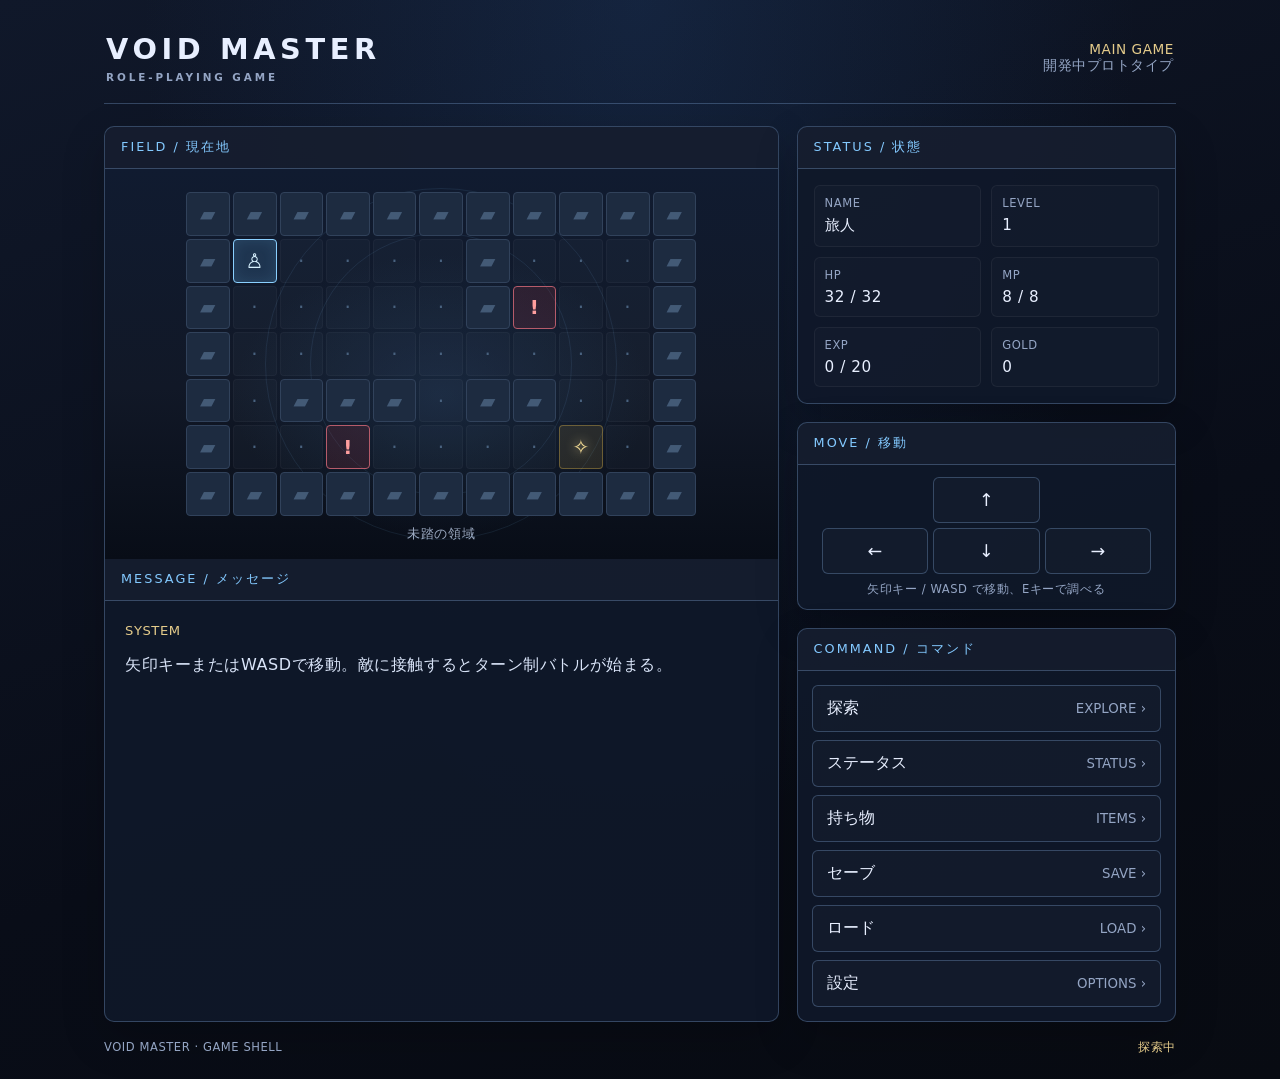
==== game.html @ 9ad17e61 "Update game shell architecture comment" ====
<!doctype html>
<html lang="ja">
<head>
  <meta charset="utf-8">
  <meta name="viewport" content="width=device-width, initial-scale=1">
  <meta name="theme-color" content="#090d18">
  <title>Void Master | RPG</title>
  <!-- ゲーム画面。スタイルとエントリーポイントは外部ファイルで管理する。 -->
  <link rel="stylesheet" href="game_style.css">
</head>
<body>
  <div class="shell">
    <header>
      <h1 class="brand">VOID MASTER<span>ROLE-PLAYING GAME</span></h1>
      <div class="chapter">MAIN GAME<br><span style="color:var(--muted)">開発中プロトタイプ</span></div>
    </header>

    <main class="layout">
      <section class="panel" aria-label="ゲーム画面">
        <div class="panel-title">FIELD / 現在地</div>
        <div class="scene" id="gameScene" aria-label="探索マップ">
          <div id="mapGrid" class="map-grid" role="grid" aria-label="フィールドマップ"></div>
          <div class="scene-caption" id="location">未踏の領域</div>
        </div>
        <section id="battlePanel" class="battle-panel" aria-label="戦闘コマンド" hidden>
          <div class="battle-heading">
            <strong id="battleTitle">敵</strong>
            <span id="battleEnemyHp">HP -- / --</span>
          </div>
          <div class="battle-actions">
            <button class="command" type="button" data-battle-action="attack">攻撃</button>
            <button class="command" type="button" data-battle-action="ripple">波紋 <small>MP 3</small></button>
            <button class="command" type="button" data-battle-action="item:potion">回復薬</button>
            <button class="command" type="button" data-battle-action="flee">逃げる</button>
          </div>
        </section>
        <div class="panel-title">MESSAGE / メッセージ</div>
        <div class="message" aria-live="polite" aria-atomic="true">
          <span class="message-name" id="messageName">SYSTEM</span>
          <span id="messageText">『Void Master』本編の開発拠点。ここから世界を組み立てていく。</span>
        </div>
      </section>

      <aside class="side">
        <section class="panel" aria-label="プレイヤー情報">
          <div class="panel-title">STATUS / 状態</div>
          <div class="status-grid">
            <div class="stat"><span class="stat-label">NAME</span><span class="stat-value" id="statName">旅人</span></div>
            <div class="stat"><span class="stat-label">LEVEL</span><span class="stat-value" id="statLevel">1</span></div>
            <div class="stat"><span class="stat-label">HP</span><span class="stat-value" id="statHp">32 / 32</span></div>
            <div class="stat"><span class="stat-label">MP</span><span class="stat-value" id="statMp">8 / 8</span></div>
            <div class="stat"><span class="stat-label">EXP</span><span class="stat-value" id="statExp">0 / 20</span></div>
            <div class="stat"><span class="stat-label">GOLD</span><span class="stat-value" id="statGold">0</span></div>
          </div>
        </section>

        <section class="panel" aria-label="移動操作">
          <div class="panel-title">MOVE / 移動</div>
          <div class="dpad">
            <span></span><button class="command direction" type="button" data-move="up" aria-label="上へ移動">↑</button><span></span>
            <button class="command direction" type="button" data-move="left" aria-label="左へ移動">←</button>
            <button class="command direction" type="button" data-move="down" aria-label="下へ移動">↓</button>
            <button class="command direction" type="button" data-move="right" aria-label="右へ移動">→</button>
          </div>
          <p class="controls-hint">矢印キー / WASD で移動、Eキーで調べる</p>
        </section>

        <nav class="panel" aria-label="メインコマンド">
          <div class="panel-title">COMMAND / コマンド</div>
          <div class="commands">
            <button class="command" type="button" data-command="explore"><span>探索</span><small>EXPLORE ›</small></button>
            <button class="command" type="button" data-command="status"><span>ステータス</span><small>STATUS ›</small></button>
            <button class="command" type="button" data-command="items"><span>持ち物</span><small>ITEMS ›</small></button>
            <button class="command" type="button" data-command="save"><span>セーブ</span><small>SAVE ›</small></button>
            <button class="command" type="button" data-command="load"><span>ロード</span><small>LOAD ›</small></button>
            <button class="command" type="button" data-command="settings"><span>設定</span><small>OPTIONS ›</small></button>
          </div>
        </nav>
      </aside>
    </main>

    <footer>
      <span>VOID MASTER · GAME SHELL</span>
      <span class="notice" id="systemStatus">ゲームエンジン起動中</span>
    </footer>
  </div>

  <dialog id="menuDialog" class="menu-dialog" aria-labelledby="dialogTitle">
    <div class="dialog-header">
      <h2 id="dialogTitle">メニュー</h2>
      <button id="closeDialog" class="close-dialog" type="button" aria-label="閉じる">×</button>
    </div>
    <div id="dialogBody" class="dialog-body"></div>
  </dialog>

  <script type="module" src="game_script.js"></script>
</body>
</html>
---- game_style.css ----
:root {
      color-scheme: dark;
      --bg: #090d18;
      --panel: rgba(16, 24, 42, .92);
      --panel-light: rgba(27, 39, 63, .9);
      --line: rgba(132, 171, 222, .32);
      --text: #e8efff;
      --muted: #94a5c4;
      --accent: #83c9ff;
      --gold: #e5cc8b;
    }
    * { box-sizing: border-box; }
    body {
      margin: 0;
      min-height: 100vh;
      background:
        radial-gradient(ellipse at 50% 0%, rgba(39, 80, 137, .25), transparent 55%),
        linear-gradient(160deg, #10182a 0%, var(--bg) 60%, #080b12 100%);
      color: var(--text);
      font-family: system-ui, -apple-system, "Noto Sans JP", sans-serif;
      letter-spacing: .035em;
    }
    button { font: inherit; }
    .shell { width: min(1120px, 100%); margin: 0 auto; padding: 24px; }
    header {
      display: flex; justify-content: space-between; align-items: center; gap: 16px;
      padding: 8px 2px 20px; border-bottom: 1px solid var(--line); margin-bottom: 22px;
    }
    .brand { margin: 0; font-size: clamp(1.25rem, 3vw, 1.8rem); font-weight: 600; letter-spacing: .16em; }
    .brand span { display: block; color: var(--muted); font-size: .65rem; letter-spacing: .28em; margin-top: 5px; }
    .chapter { color: var(--gold); font-size: .85rem; text-align: right; }
    .layout { display: grid; grid-template-columns: minmax(0, 1.6fr) minmax(240px, .9fr); gap: 18px; }
    .panel { background: var(--panel); border: 1px solid var(--line); border-radius: 10px; overflow: hidden; box-shadow: 0 16px 44px #0003; }
    .panel-title { padding: 12px 16px; border-bottom: 1px solid var(--line); background: #ffffff06; color: var(--accent); font-size: .8rem; letter-spacing: .16em; }
    .scene {
      min-height: 340px; display: grid; place-items: center; position: relative; overflow: hidden;
      background:
        radial-gradient(ellipse at 50% 58%, #25466a55 0%, transparent 44%),
        linear-gradient(180deg, #101b30 0%, #111827 56%, #080d17 100%);
    }
    .scene::before, .scene::after { content: ""; position: absolute; inset: auto; border: 1px solid #83c9ff18; border-radius: 50%; width: 260px; height: 260px; }
    .scene::after { width: 350px; height: 350px; }
    .sigil { position: relative; z-index: 1; color: #a4d9ff; font-size: clamp(4rem, 12vw, 7rem); font-weight: 200; text-shadow: 0 0 28px #69baff80; opacity: .85; }
    .scene-caption { position: absolute; bottom: 16px; left: 18px; right: 18px; text-align: center; color: #9eacc4; font-size: .82rem; }
    .message { min-height: 130px; padding: 18px 20px; line-height: 1.9; color: #d9e4f8; }
    .message-name { display: block; margin-bottom: 6px; color: var(--gold); font-size: .82rem; }
    .side { display: grid; align-content: start; gap: 18px; }
    .status-grid { display: grid; grid-template-columns: 1fr 1fr; gap: 10px; padding: 16px; }
    .stat { padding: 10px; border: 1px solid #ffffff0d; border-radius: 6px; background: #ffffff04; }
    .stat-label { display: block; color: var(--muted); font-size: .72rem; margin-bottom: 5px; }
    .stat-value { font-size: .95rem; }
    .commands { display: grid; gap: 8px; padding: 14px; }
    .command {
      width: 100%; display: flex; justify-content: space-between; align-items: center; gap: 12px;
      text-align: left; padding: 12px 14px; border: 1px solid var(--line); border-radius: 6px;
      color: var(--text); background: #ffffff05; cursor: pointer; transition: border-color .18s, background .18s, transform .18s;
    }
    .command:hover, .command:focus-visible { border-color: var(--accent); background: #83c9ff12; outline: none; }
    .command:active { transform: translateY(1px); }
    .command small { color: var(--muted); }
    footer { display: flex; justify-content: space-between; gap: 12px; margin-top: 18px; color: var(--muted); font-size: .72rem; }
    .notice { color: var(--gold); }
    @media (max-width: 720px) {
      .shell { padding: 14px; }
      .layout { grid-template-columns: 1fr; }
      .scene { min-height: 260px; }
      header { align-items: flex-start; }
      footer { flex-direction: column; }
    }
    @media (prefers-reduced-motion: reduce) { *, *::before, *::after { transition: none !important; } }

/* RPG engine interface */
.scene { min-height: 390px; padding: 18px 10px 38px; }
.map-grid {
  display: grid;
  width: min(96%, 510px);
  gap: 3px;
  z-index: 1;
  user-select: none;
}
.map-tile {
  display: grid;
  place-items: center;
  min-width: 0;
  aspect-ratio: 1;
  border-radius: 4px;
  font-size: clamp(.7rem, 2.5vw, 1.25rem);
  line-height: 1;
  background: #b3c9e00b;
  border: 1px solid #ffffff08;
}
.tile-wall { background: #1d2b40; color: #435a76; border-color: #31425b; }
.tile-floor { color: #49627f; background: #c4d7f008; }
.tile-player { color: #d8f2ff; background: #66baff2b; border-color: #8ad0ff; box-shadow: inset 0 0 14px #75c7ff22; }
.tile-enemy { color: #ff9e9e; background: #b73c4a2b; border-color: #b65b6a; font-weight: 800; }
.tile-relic { color: #f4dc94; background: #d2ad4920; border-color: #d2ad4966; text-shadow: 0 0 12px #ffe7a8; }
.battle-panel { padding: 14px; border-bottom: 1px solid var(--line); background: #1a1420; }
.battle-panel[hidden] { display: none; }
.battle-heading { display: flex; align-items: center; justify-content: space-between; gap: 10px; margin-bottom: 10px; }
.battle-heading strong { color: #ffb7bc; }
.battle-heading span { color: var(--muted); font-size: .8rem; }
.battle-actions { display: grid; grid-template-columns: repeat(2, minmax(0, 1fr)); gap: 8px; }
.battle-actions .command { justify-content: center; }
.command:disabled { opacity: .4; cursor: not-allowed; }
.dpad { display: grid; grid-template-columns: repeat(3, 1fr); gap: 5px; padding: 12px 24px 4px; }
.direction { min-height: 42px; justify-content: center; font-size: 1.1rem; }
.controls-hint { margin: 4px 12px 12px; color: var(--muted); font-size: .72rem; text-align: center; }
.menu-dialog {
  width: min(480px, calc(100% - 28px));
  max-height: min(80vh, 680px);
  padding: 0;
  color: var(--text);
  background: #101827;
  border: 1px solid var(--line);
  border-radius: 12px;
  box-shadow: 0 24px 80px #0009;
}
.menu-dialog::backdrop { background: #030711bd; backdrop-filter: blur(4px); }
.dialog-header { display: flex; align-items: center; justify-content: space-between; gap: 12px; padding: 14px 18px; border-bottom: 1px solid var(--line); }
.dialog-header h2 { margin: 0; font-size: 1rem; color: var(--accent); letter-spacing: .12em; }
.close-dialog { width: 34px; height: 34px; border: 1px solid var(--line); border-radius: 6px; color: var(--text); background: transparent; cursor: pointer; font-size: 1.3rem; }
.dialog-body { max-height: calc(80vh - 70px); overflow: auto; padding: 16px 18px 20px; line-height: 1.7; }
.inventory-row { display: flex; justify-content: space-between; align-items: center; gap: 12px; padding: 12px 0; border-bottom: 1px solid #ffffff12; }
.inventory-row p { margin: 3px 0 0; color: var(--muted); font-size: .8rem; }
.inventory-row .command { width: auto; flex-shrink: 0; }
.status-list { display: grid; grid-template-columns: 1fr auto; gap: 8px 18px; margin: 0; }
.status-list dt { color: var(--muted); }
.status-list dd { margin: 0; text-align: right; }
.danger-command { border-color: #b65b6a; color: #ffb7bc; margin-top: 8px; }
@media (max-width: 720px) {
  .scene { min-height: 310px; padding-inline: 4px; }
  .map-grid { gap: 2px; }
  .dpad { padding-inline: 40px; }
}
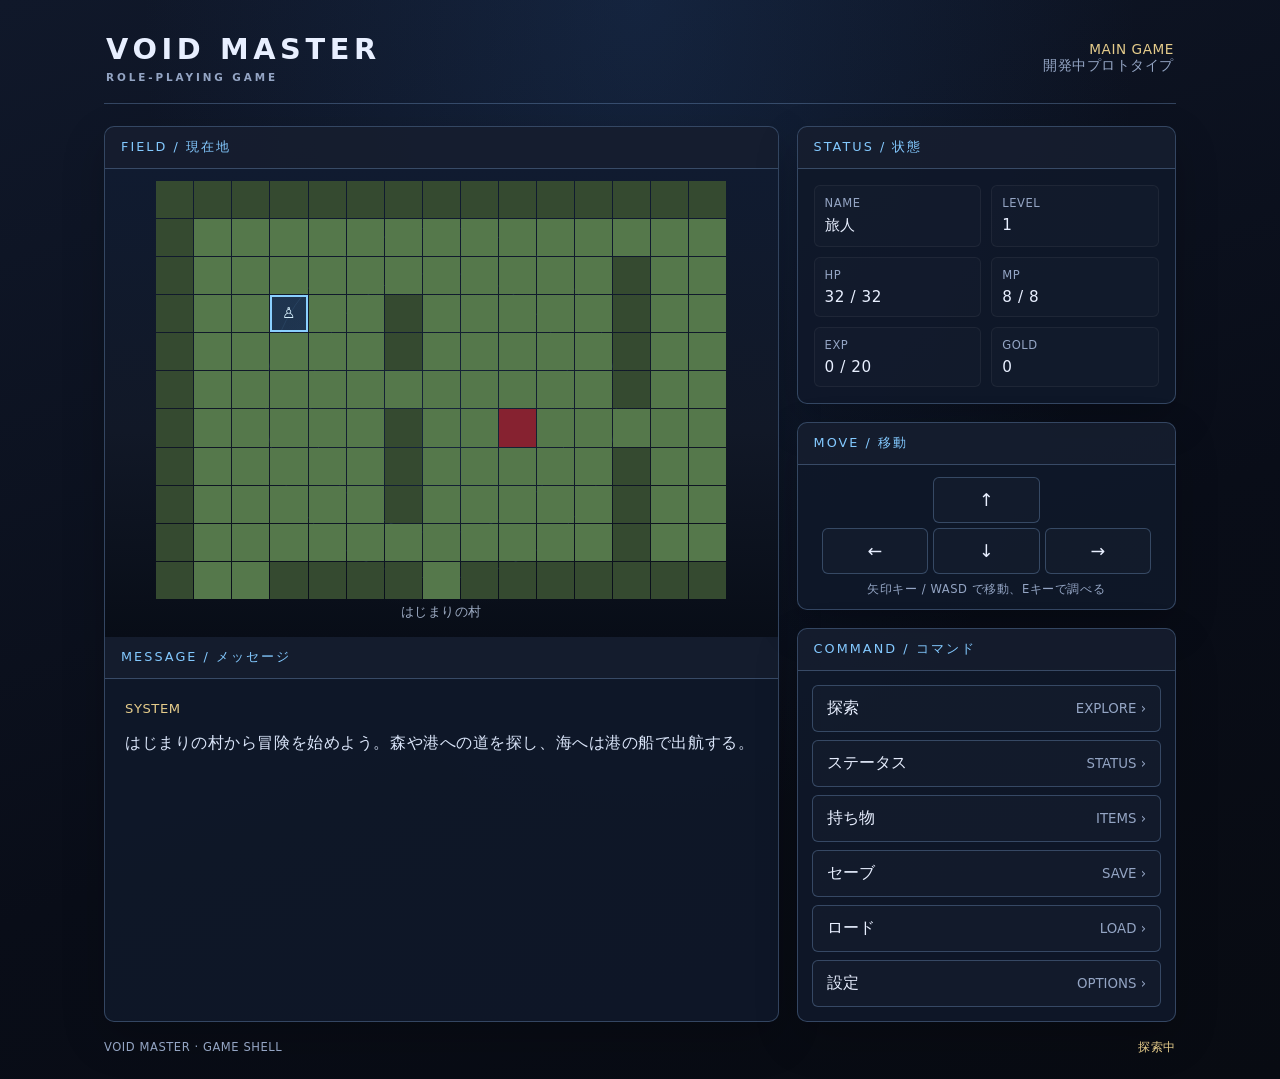
==== commit bafeb5f8: "Add post-S3 PHASE-1 assistant battle commands" ====
--- a/game.html
+++ b/game.html
@@ -30,8 +30,15 @@
           <div class="battle-actions">
             <button class="command" type="button" data-battle-action="attack">攻撃</button>
             <button class="command" type="button" data-battle-action="ripple">波紋 <small>MP 3</small></button>
+            <button class="command" type="button" data-battle-action="assistant-menu" id="assistantMenuButton" hidden>アシスタント <small>PHASE-1</small></button>
             <button class="command" type="button" data-battle-action="item:potion">回復薬</button>
             <button class="command" type="button" data-battle-action="flee">逃げる</button>
+          </div>
+          <div class="assistant-actions" id="assistantActions" hidden aria-label="アシスタント技">
+            <div class="assistant-actions-heading">Cry of the Lost One · PHASE-1</div>
+            <button class="command" type="button" data-battle-action="assistant:life-hates-me">life hates me <small>即死 4%</small></button>
+            <button class="command" type="button" data-battle-action="assistant:delusional-sentiment-compensation-federation">Delusional Sentiment Compensation Federation <small>波紋補助</small></button>
+            <button class="command" type="button" data-battle-action="assistant:nombrese-oblige">Nombrese Oblige <small>呼吸準備</small></button>
           </div>
         </section>
         <div class="panel-title">MESSAGE / メッセージ</div>
--- a/game_style.css
+++ b/game_style.css
@@ -70,11 +70,11 @@
     @media (prefers-reduced-motion: reduce) { *, *::before, *::after { transition: none !important; } }
 
 /* RPG engine interface */
-.scene { min-height: 390px; padding: 18px 10px 38px; }
+.scene { min-height: 390px; padding: 12px 10px 38px; }
 .map-grid {
   display: grid;
-  width: min(96%, 510px);
-  gap: 3px;
+  width: min(100%, 570px);
+  gap: 1px;
   z-index: 1;
   user-select: none;
 }
@@ -83,17 +83,17 @@
   place-items: center;
   min-width: 0;
   aspect-ratio: 1;
-  border-radius: 4px;
-  font-size: clamp(.7rem, 2.5vw, 1.25rem);
+  border-radius: 0;
+  font-size: clamp(.55rem, 1.8vw, .95rem);
   line-height: 1;
   background: #b3c9e00b;
   border: 1px solid #ffffff08;
 }
-.tile-wall { background: #1d2b40; color: #435a76; border-color: #31425b; }
-.tile-floor { color: #49627f; background: #c4d7f008; }
-.tile-player { color: #d8f2ff; background: #66baff2b; border-color: #8ad0ff; box-shadow: inset 0 0 14px #75c7ff22; }
-.tile-enemy { color: #ff9e9e; background: #b73c4a2b; border-color: #b65b6a; font-weight: 800; }
-.tile-relic { color: #f4dc94; background: #d2ad4920; border-color: #d2ad4966; text-shadow: 0 0 12px #ffe7a8; }
+.tile-wall { background: #263447; color: transparent; border-color: transparent; }
+.tile-floor { color: transparent; background: #172334; border-color: transparent; }
+.tile-player { color: #d8f2ff; background: #66baff2b; border-color: #8ad0ff; box-shadow: inset 0 0 0 2px #8ad0ff; }
+.tile-enemy { color: transparent; background: #172334; border-color: transparent; }
+.tile-relic { color: transparent; background: #172334; border-color: transparent; }
 .battle-panel { padding: 14px; border-bottom: 1px solid var(--line); background: #1a1420; }
 .battle-panel[hidden] { display: none; }
 .battle-heading { display: flex; align-items: center; justify-content: space-between; gap: 10px; margin-bottom: 10px; }
@@ -129,7 +129,63 @@
 .danger-command { border-color: #b65b6a; color: #ffb7bc; margin-top: 8px; }
 @media (max-width: 720px) {
   .scene { min-height: 310px; padding-inline: 4px; }
-  .map-grid { gap: 2px; }
+  .map-grid { gap: 1px; }
+  .map-tile { border-radius: 0; font-size: clamp(.48rem, 2vw, .75rem); }
   .dpad { padding-inline: 40px; }
 }
 
+
+/* Six exploration regions */
+.tile-exit { color: transparent; background: #344052; border-color: transparent; }
+
+
+
+
+
+
+
+
+
+
+/* Flat tile foundations for a future 64x64px tile-art pipeline. */
+.map-tile { position: relative; overflow: hidden; border-width: 0; }
+.map-grid[data-area="village"] .tile-floor { background: #55784b; }
+.map-grid[data-area="forest"] .tile-floor { background: #285b3b; }
+.map-grid[data-area="sea"] .tile-floor { background: #245c88; }
+.map-grid[data-area="cave"] .tile-floor { background: #555965; }
+.map-grid[data-area="port"] .tile-floor { background: #8a7850; }
+.map-grid[data-area="volcano"] .tile-floor { background: #73372d; }
+.map-grid[data-area="village"] .tile-wall { background: #354a30; }
+.map-grid[data-area="forest"] .tile-wall { background: #173b27; }
+.map-grid[data-area="sea"] .tile-wall { background: #163b64; }
+.map-grid[data-area="cave"] .tile-wall { background: #343640; }
+.map-grid[data-area="port"] .tile-wall { background: #55452f; }
+.map-grid[data-area="volcano"] .tile-wall { background: #48231f; }
+.map-tile.has-enemy::after {
+  content: "";
+  position: absolute;
+  inset: 0;
+  background: rgb(255 35 45 / 48%);
+  pointer-events: none;
+}
+.map-tile.is-player { z-index: 1; }
+
+
+/* 神域の入江: 月光に沈む神秘的な水辺 */
+.map-grid[data-area="inlet"] .tile-floor {
+  background: #274a68;
+  box-shadow: inset 0 0 0 1px #8adfff12;
+}
+.map-grid[data-area="inlet"] .tile-wall {
+  background: #756da0;
+  box-shadow: inset 0 0 0 1px #c8baff25;
+}
+.map-grid[data-area="inlet"] .tile-exit {
+  background: #b8e8ff;
+  box-shadow: 0 0 8px #86d9ff99;
+}
+.map-grid[data-area="inlet"] .tile-player {
+  background: #a3eaff55;
+  border-color: #d6f7ff;
+  box-shadow: inset 0 0 0 2px #d6f7ff, 0 0 12px #8adfff99;
+}
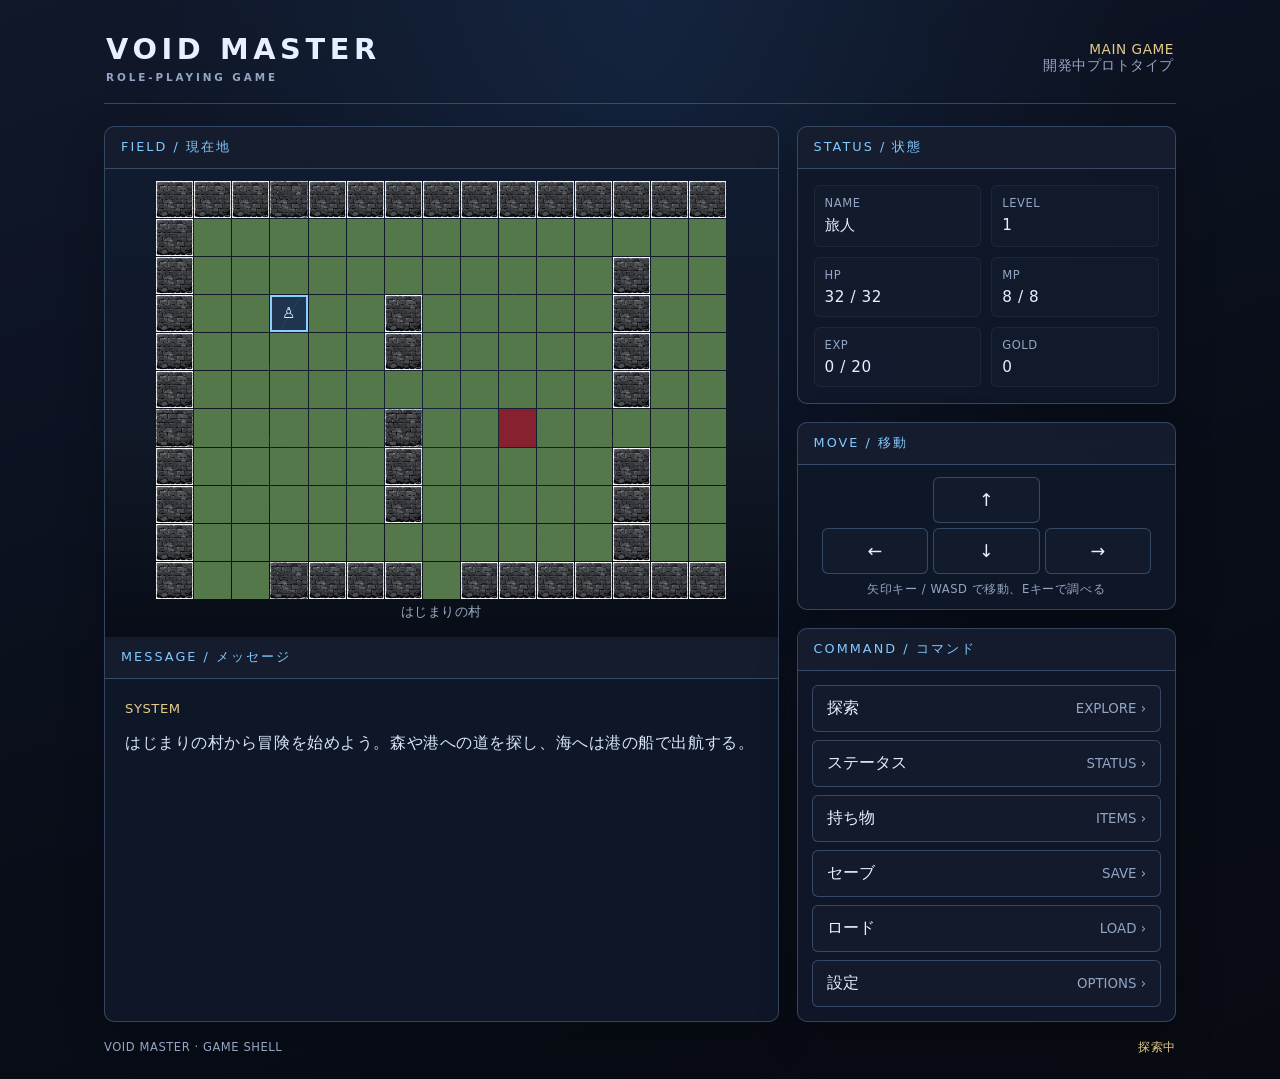
==== commit 121cfeaf: "Add defend command to battle UI" ====
--- a/game.html
+++ b/game.html
@@ -29,6 +29,7 @@
           </div>
           <div class="battle-actions">
             <button class="command" type="button" data-battle-action="attack">攻撃</button>
+            <button class="command" type="button" data-battle-action="defend">防御</button>
             <button class="command" type="button" data-battle-action="ripple">波紋 <small>MP 3</small></button>
             <button class="command" type="button" data-battle-action="assistant-menu" id="assistantMenuButton" hidden>アシスタント <small>PHASE-1</small></button>
             <button class="command" type="button" data-battle-action="item:potion">回復薬</button>
--- a/game_style.css
+++ b/game_style.css
@@ -155,12 +155,6 @@
 .map-grid[data-area="cave"] .tile-floor { background: #555965; }
 .map-grid[data-area="port"] .tile-floor { background: #8a7850; }
 .map-grid[data-area="volcano"] .tile-floor { background: #73372d; }
-.map-grid[data-area="village"] .tile-wall { background: #354a30; }
-.map-grid[data-area="forest"] .tile-wall { background: #173b27; }
-.map-grid[data-area="sea"] .tile-wall { background: #163b64; }
-.map-grid[data-area="cave"] .tile-wall { background: #343640; }
-.map-grid[data-area="port"] .tile-wall { background: #55452f; }
-.map-grid[data-area="volcano"] .tile-wall { background: #48231f; }
 .map-tile.has-enemy::after {
   content: "";
   position: absolute;
@@ -176,10 +170,6 @@
   background: #274a68;
   box-shadow: inset 0 0 0 1px #8adfff12;
 }
-.map-grid[data-area="inlet"] .tile-wall {
-  background: #756da0;
-  box-shadow: inset 0 0 0 1px #c8baff25;
-}
 .map-grid[data-area="inlet"] .tile-exit {
   background: #b8e8ff;
   box-shadow: 0 0 8px #86d9ff99;
@@ -189,3 +179,21 @@
   border-color: #d6f7ff;
   box-shadow: inset 0 0 0 2px #d6f7ff, 0 0 12px #8adfff99;
 }
+
+
+/* Cry of the Lost One: PHASE-1 battle command expansion */
+.assistant-actions { display: grid; gap: 8px; padding: 12px 14px 14px; border-top: 1px solid var(--line); background: #121b2b; }
+.assistant-actions[hidden] { display: none; }
+.assistant-actions-heading { color: var(--gold); font-size: .78rem; letter-spacing: .08em; }
+.assistant-actions .command { font-size: .86rem; }
+.assistant-actions .command small { white-space: nowrap; }
+
+.command[hidden] { display: none !important; }
+
+/* 汎用岩壁: 衝突判定のある障害物タイルすべてに共通適用 */
+.map-tile.tile-wall {
+  background-image: url("assets/汎用タイルマップ画像/汎用岩壁.jpeg");
+  background-size: cover;
+  background-position: center;
+  background-repeat: no-repeat;
+}
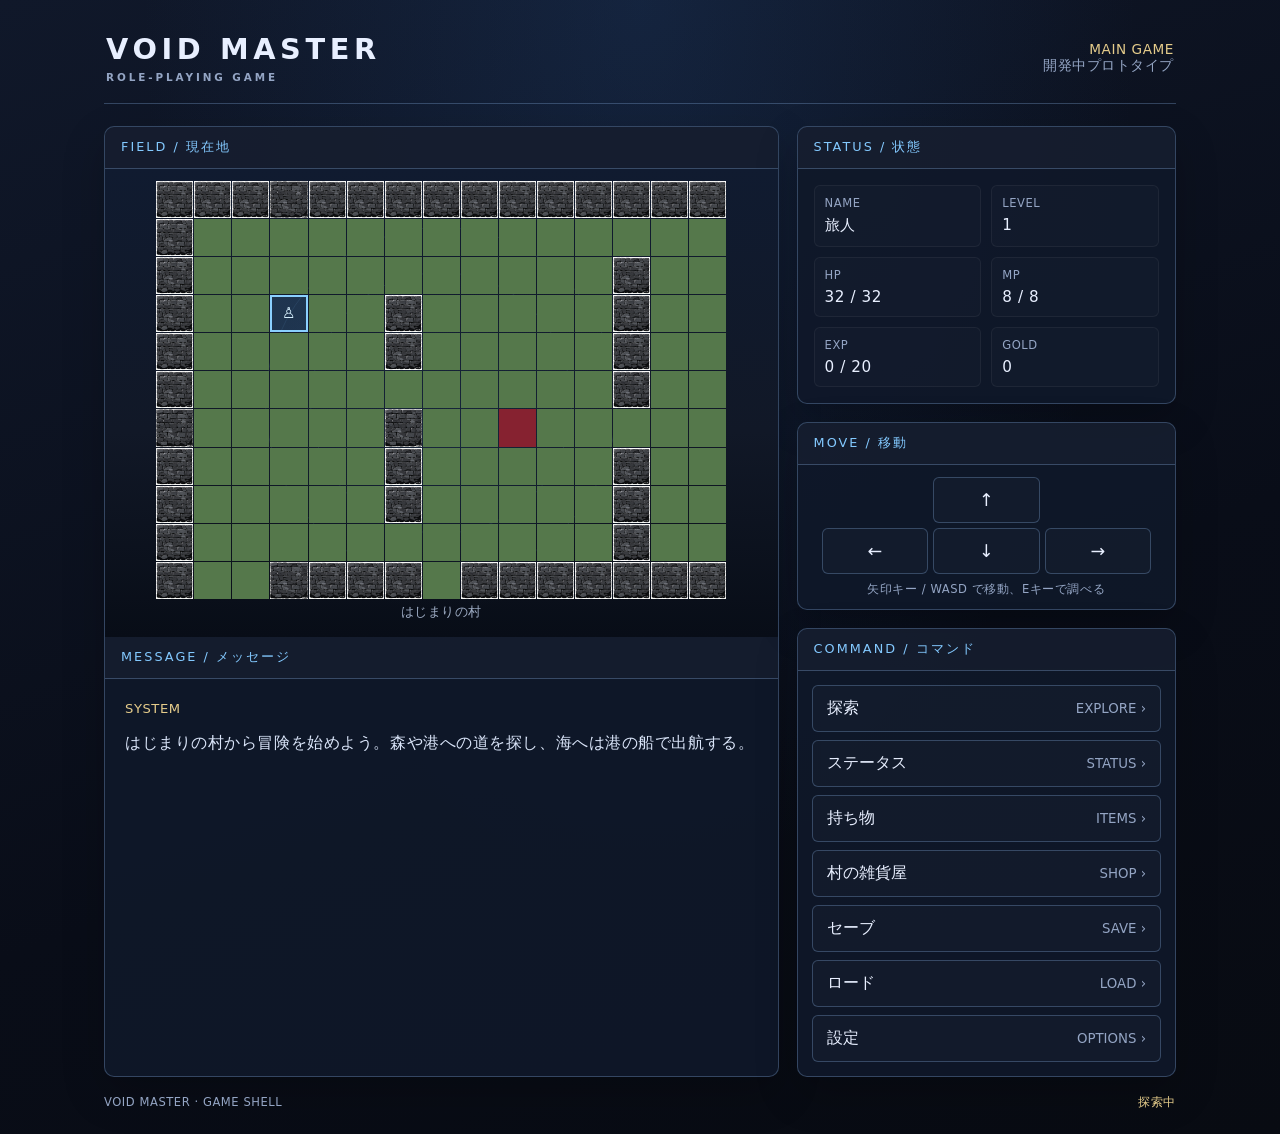
==== commit 28ee12e5: "Add village shop command to game UI" ====
--- a/game.html
+++ b/game.html
@@ -79,6 +79,7 @@
             <button class="command" type="button" data-command="explore"><span>探索</span><small>EXPLORE ›</small></button>
             <button class="command" type="button" data-command="status"><span>ステータス</span><small>STATUS ›</small></button>
             <button class="command" type="button" data-command="items"><span>持ち物</span><small>ITEMS ›</small></button>
+            <button class="command" type="button" data-command="shop" id="shopCommand"><span>村の雑貨屋</span><small>SHOP ›</small></button>
             <button class="command" type="button" data-command="save"><span>セーブ</span><small>SAVE ›</small></button>
             <button class="command" type="button" data-command="load"><span>ロード</span><small>LOAD ›</small></button>
             <button class="command" type="button" data-command="settings"><span>設定</span><small>OPTIONS ›</small></button>
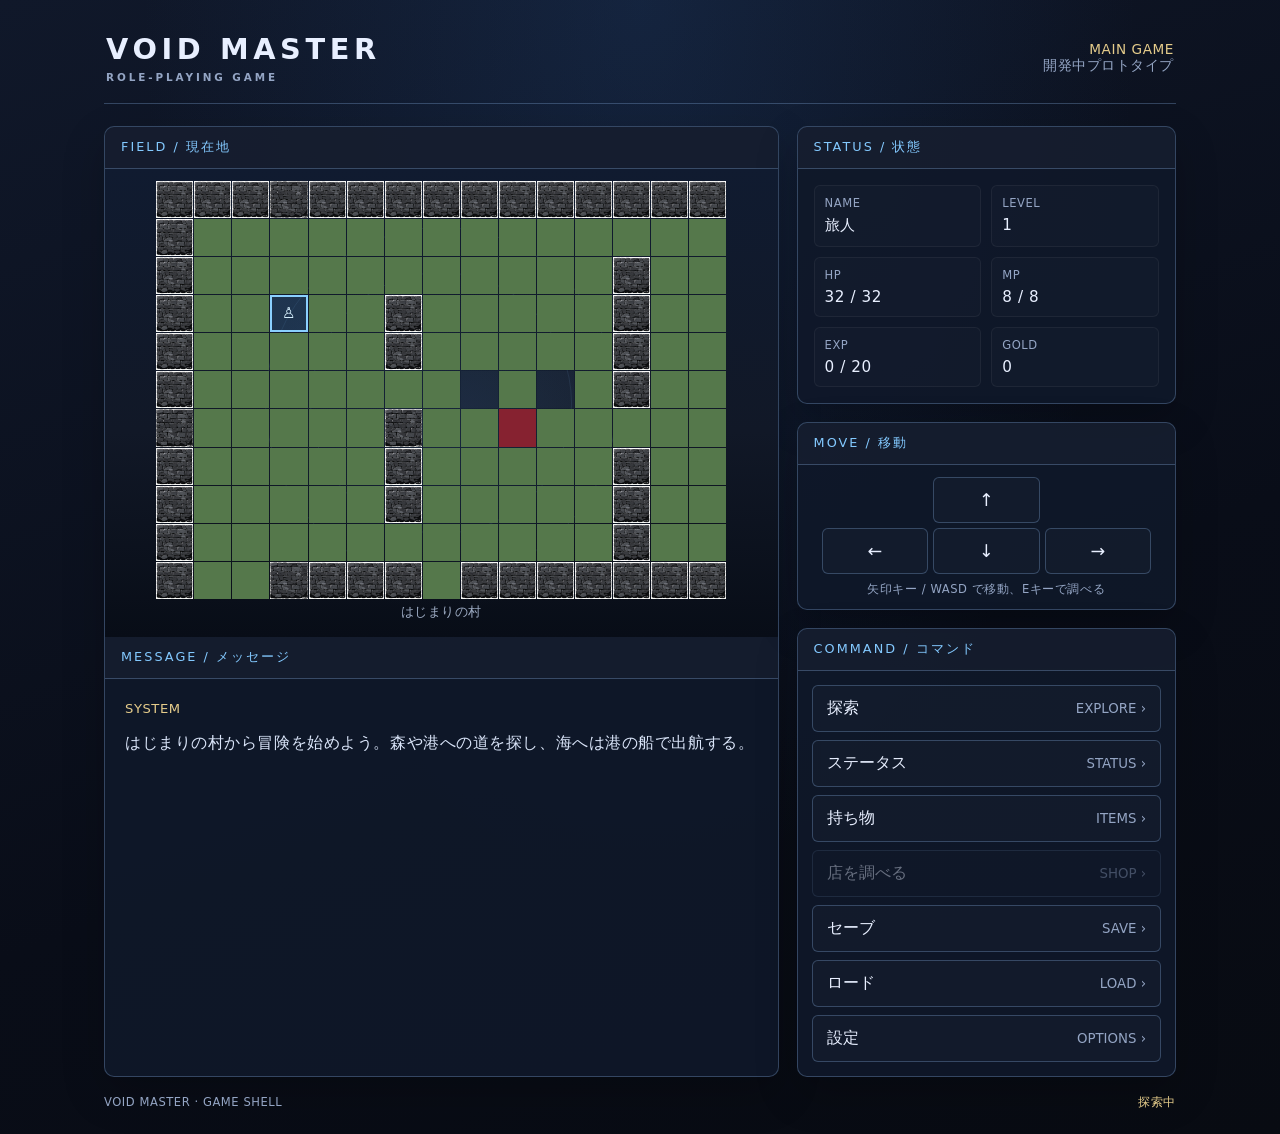
==== commit 577b00f6: "Change shop command to interact with shop tiles" ====
--- a/game.html
+++ b/game.html
@@ -79,7 +79,7 @@
             <button class="command" type="button" data-command="explore"><span>探索</span><small>EXPLORE ›</small></button>
             <button class="command" type="button" data-command="status"><span>ステータス</span><small>STATUS ›</small></button>
             <button class="command" type="button" data-command="items"><span>持ち物</span><small>ITEMS ›</small></button>
-            <button class="command" type="button" data-command="shop" id="shopCommand"><span>村の雑貨屋</span><small>SHOP ›</small></button>
+            <button class="command" type="button" data-command="shop" id="shopCommand" disabled><span>店を調べる</span><small>SHOP ›</small></button>
             <button class="command" type="button" data-command="save"><span>セーブ</span><small>SAVE ›</small></button>
             <button class="command" type="button" data-command="load"><span>ロード</span><small>LOAD ›</small></button>
             <button class="command" type="button" data-command="settings"><span>設定</span><small>OPTIONS ›</small></button>
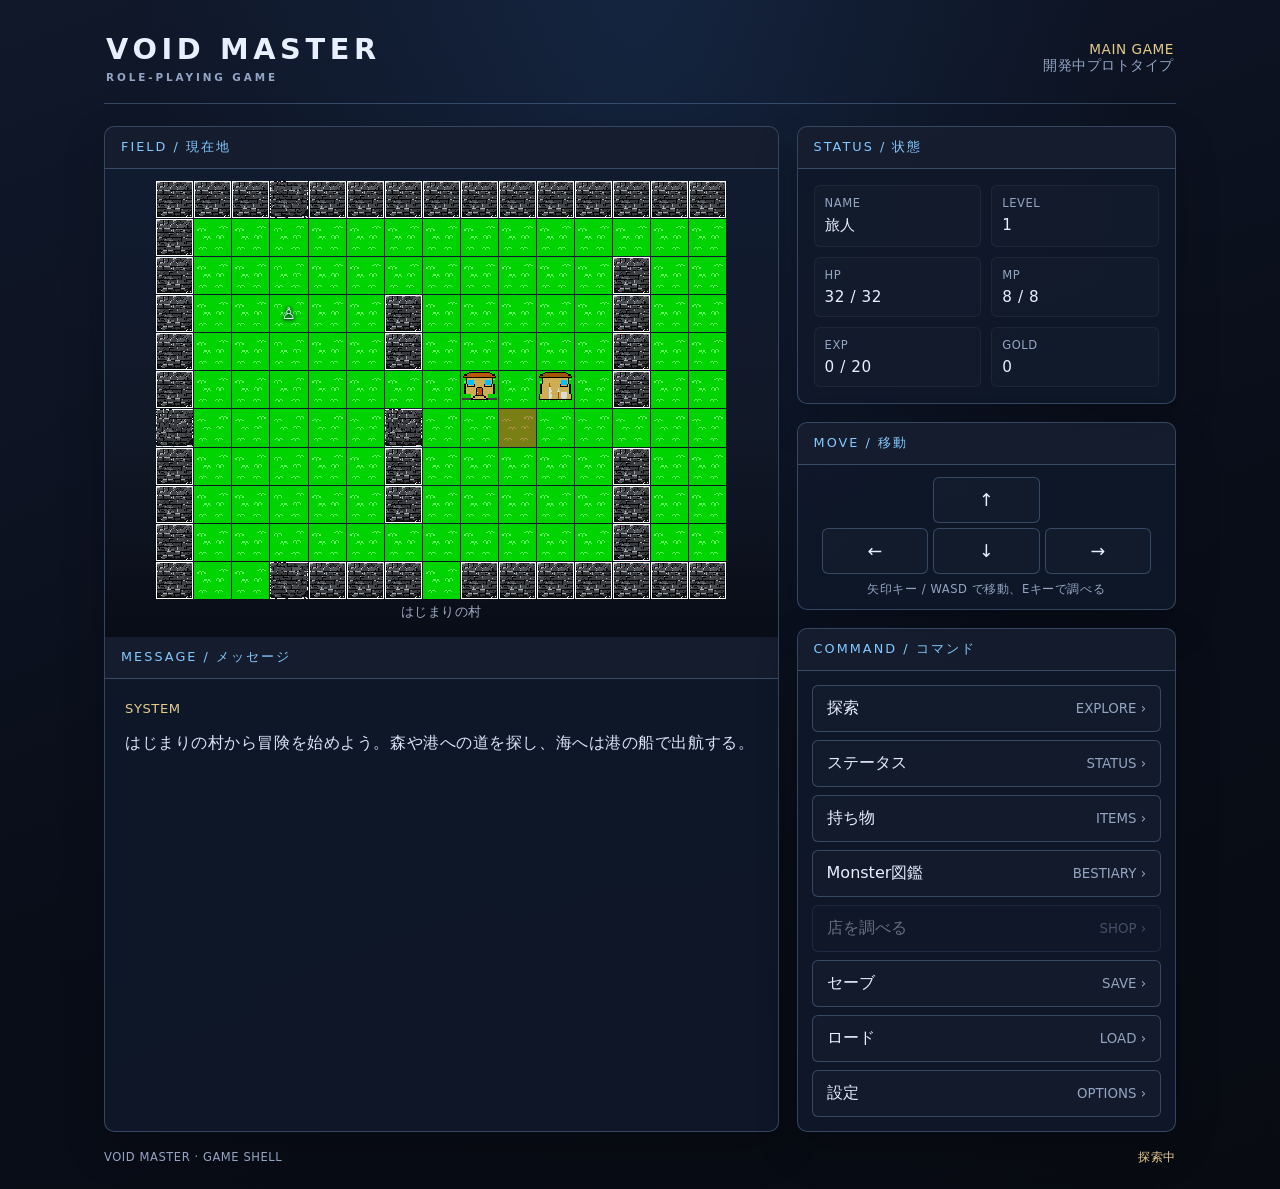
==== commit 78cac7dd: "Add Monster Encyclopedia command" ====
--- a/game.html
+++ b/game.html
@@ -79,6 +79,7 @@
             <button class="command" type="button" data-command="explore"><span>探索</span><small>EXPLORE ›</small></button>
             <button class="command" type="button" data-command="status"><span>ステータス</span><small>STATUS ›</small></button>
             <button class="command" type="button" data-command="items"><span>持ち物</span><small>ITEMS ›</small></button>
+            <button class="command" type="button" data-command="monsters"><span>Monster図鑑</span><small>BESTIARY ›</small></button>
             <button class="command" type="button" data-command="shop" id="shopCommand" disabled><span>店を調べる</span><small>SHOP ›</small></button>
             <button class="command" type="button" data-command="save"><span>セーブ</span><small>SAVE ›</small></button>
             <button class="command" type="button" data-command="load"><span>ロード</span><small>LOAD ›</small></button>
--- a/game_style.css
+++ b/game_style.css
@@ -197,3 +197,59 @@
   background-position: center;
   background-repeat: no-repeat;
 }
+
+
+/* 店舗タイル */
+.map-tile.tile-shop { color: #f5f0d5; background: #8b6845; border: 1px solid #f1d39a; font-weight: 700; text-shadow: 0 1px 3px #000; }
+.map-tile.tile-shop-general { background: #8a6841; }
+.map-tile.tile-shop-weapon { background: #8d4148; border-color: #ffb7bc; }
+.map-tile.tile-shop-armor { background: #3f6b80; border-color: #b8e8ff; }
+.map-grid[data-area="river-village"] .tile-floor { background: #6b9460; }
+.map-grid[data-area="river-village"] .tile-wall { background: #3978a1; }
+.map-grid[data-area="river-village"] .tile-exit { background: #b7d8a4; }
+
+
+/* 32px terrain and shop artwork layers */
+.map-tile { isolation: isolate; image-rendering: pixelated; }
+.tile-art {
+  position: absolute;
+  inset: 0;
+  display: block;
+  width: 100%;
+  height: 100%;
+  object-fit: cover;
+  image-rendering: pixelated;
+  pointer-events: none;
+  user-select: none;
+}
+.tile-floor-art { z-index: -1; }
+.map-tile:not(.tile-wall) { background-color: #172334; }
+.map-tile.tile-shop { border: 0; background: transparent; color: transparent; text-shadow: none; }
+.tile-shop-sprite { z-index: 1; object-fit: contain; }
+.tile-marker {
+  position: relative;
+  z-index: 2;
+  display: grid;
+  place-items: center;
+  width: 100%;
+  height: 100%;
+  pointer-events: none;
+}
+.tile-player-marker {
+  color: #e4f6ff;
+  font-size: clamp(.65rem, 2vw, 1rem);
+  text-shadow: 0 1px 3px #00101f, 0 0 5px #00101f;
+}
+.tile-exit-marker {
+  color: #f5f3d5;
+  background: #0b172c38;
+  font-size: clamp(.55rem, 1.7vw, .85rem);
+  text-shadow: 0 1px 3px #00101f;
+}
+.tile-relic-marker {
+  color: #ffe9a6;
+  font-size: clamp(.65rem, 2vw, 1rem);
+  text-shadow: 0 0 6px #fff0a0;
+}
+.map-tile.has-enemy::after { z-index: 3; }
+.map-tile.is-player { z-index: 4; }
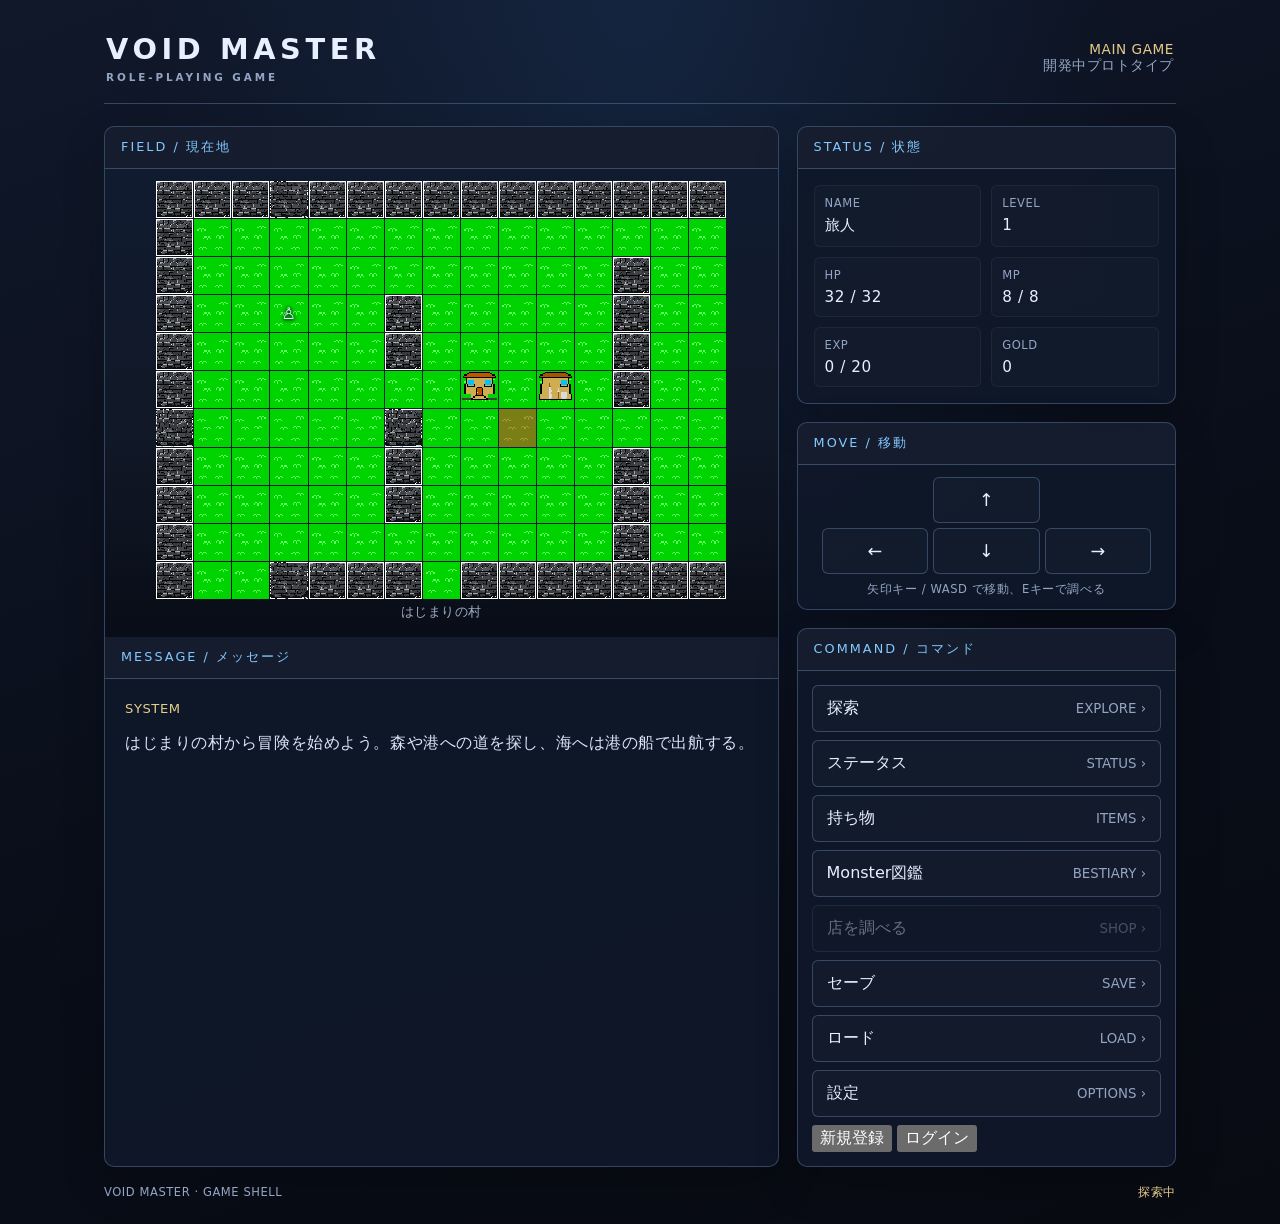
==== commit 6a57f0b0: "Update game.html" ====
--- a/game.html
+++ b/game.html
@@ -84,6 +84,15 @@
             <button class="command" type="button" data-command="save"><span>セーブ</span><small>SAVE ›</small></button>
             <button class="command" type="button" data-command="load"><span>ロード</span><small>LOAD ›</small></button>
             <button class="command" type="button" data-command="settings"><span>設定</span><small>OPTIONS ›</small></button>
+            <div class="account-menu">
+              <button onclick="location.href='auth.html?mode=signup'">
+                新規登録
+              </button>
+
+              <button onclick="location.href='auth.html?mode=login'">
+                ログイン
+              </button>
+            </div>
           </div>
         </nav>
       </aside>
@@ -105,4 +114,4 @@
 
   <script type="module" src="game_script.js"></script>
 </body>
-</html>+</html>
--- a/game_style.css
+++ b/game_style.css
@@ -253,3 +253,25 @@
 }
 .map-tile.has-enemy::after { z-index: 3; }
 .map-tile.is-player { z-index: 4; }
+
+
+/* Monster図鑑 */
+.monster-book-intro { color: var(--muted); line-height: 1.65; margin: 0 0 14px; }
+.monster-book-entry {
+  border: 1px solid var(--line);
+  border-radius: 8px;
+  background: #ffffff04;
+  padding: 12px 14px;
+  margin: 0 0 10px;
+  line-height: 1.6;
+}
+.monster-book-heading { display: flex; justify-content: space-between; align-items: start; gap: 12px; }
+.monster-book-heading strong { color: var(--accent); }
+.monster-book-kills { color: var(--gold); white-space: nowrap; font-size: .85rem; }
+.monster-book-entry p { margin: 7px 0 0; }
+.monster-book-alias { color: var(--gold); }
+.monster-book-stats { padding: 8px; background: #0003; border-radius: 5px; font-size: .9rem; }
+@media (max-width: 560px) {
+  .monster-book-heading { flex-direction: column; gap: 2px; }
+  .monster-book-stats { overflow-wrap: anywhere; }
+}
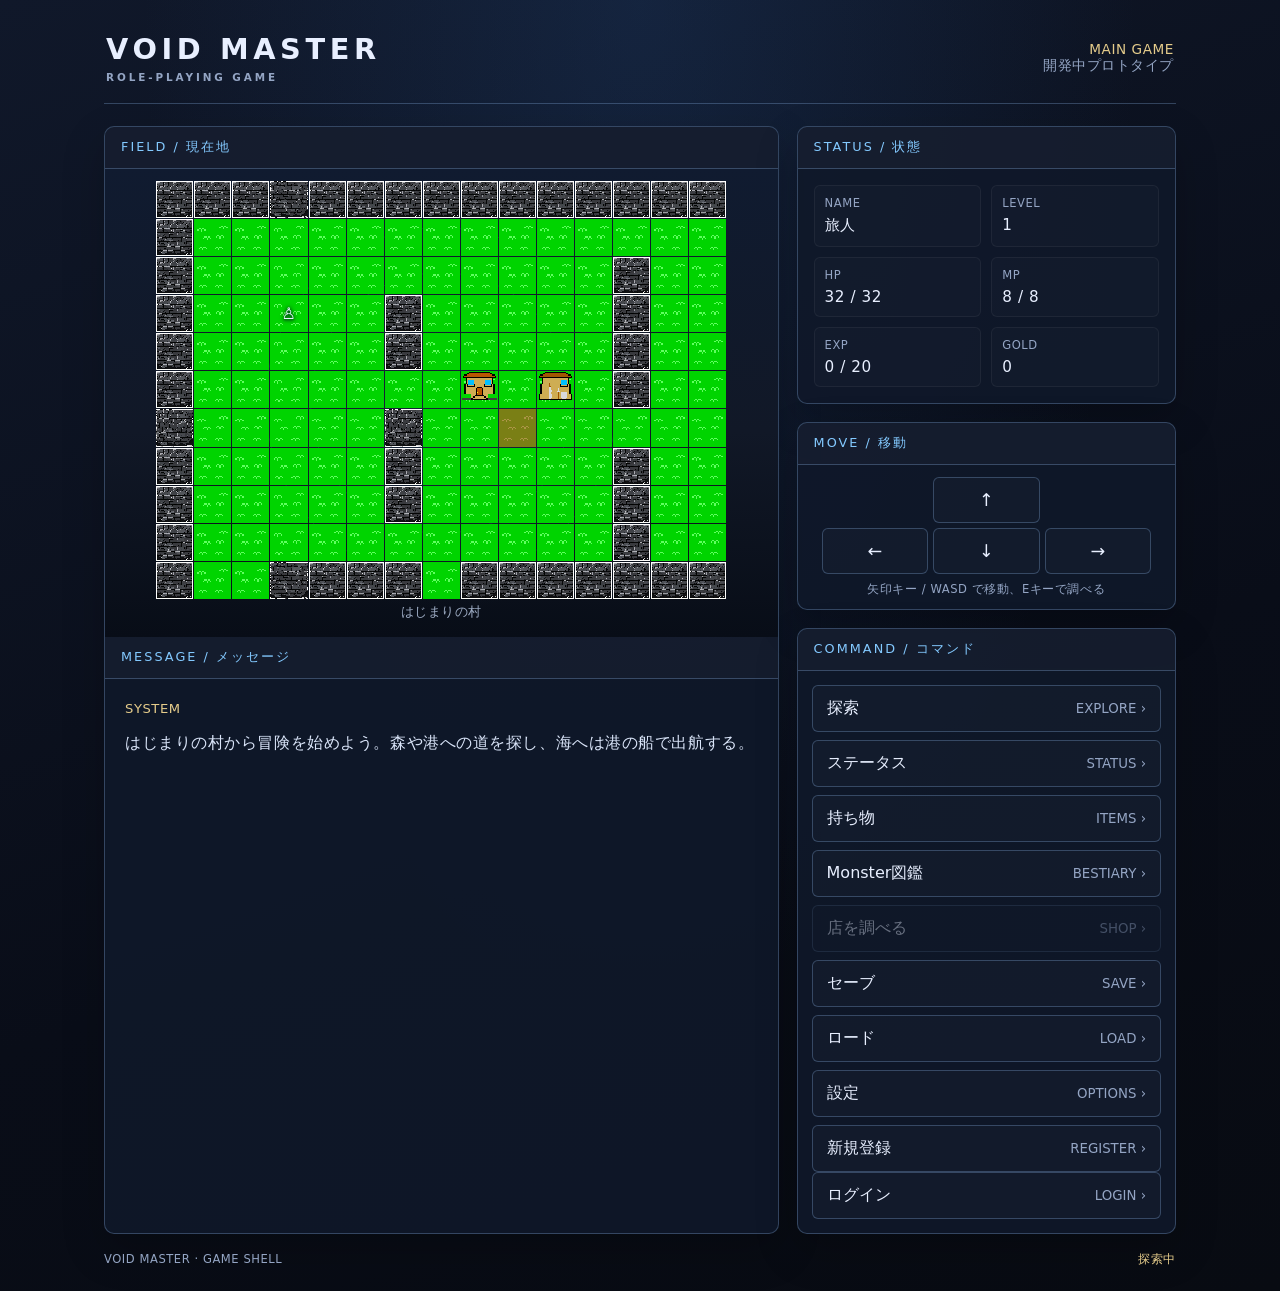
==== commit 73263848: "Style account buttons consistently in game menu" ====
--- a/game.html
+++ b/game.html
@@ -84,13 +84,14 @@
             <button class="command" type="button" data-command="save"><span>セーブ</span><small>SAVE ›</small></button>
             <button class="command" type="button" data-command="load"><span>ロード</span><small>LOAD ›</small></button>
             <button class="command" type="button" data-command="settings"><span>設定</span><small>OPTIONS ›</small></button>
-            <div class="account-menu">
-              <button onclick="location.href='auth.html?mode=signup'">
-                新規登録
+            <div class="account-menu" aria-label="アカウント">
+              <button class="command" type="button" onclick="location.href='auth.html?mode=signup'">
+                <span>新規登録</span>
+                <small>REGISTER ›</small>
               </button>
-
-              <button onclick="location.href='auth.html?mode=login'">
-                ログイン
+              <button class="command" type="button" onclick="location.href='auth.html?mode=login'">
+                <span>ログイン</span>
+                <small>LOGIN ›</small>
               </button>
             </div>
           </div>
